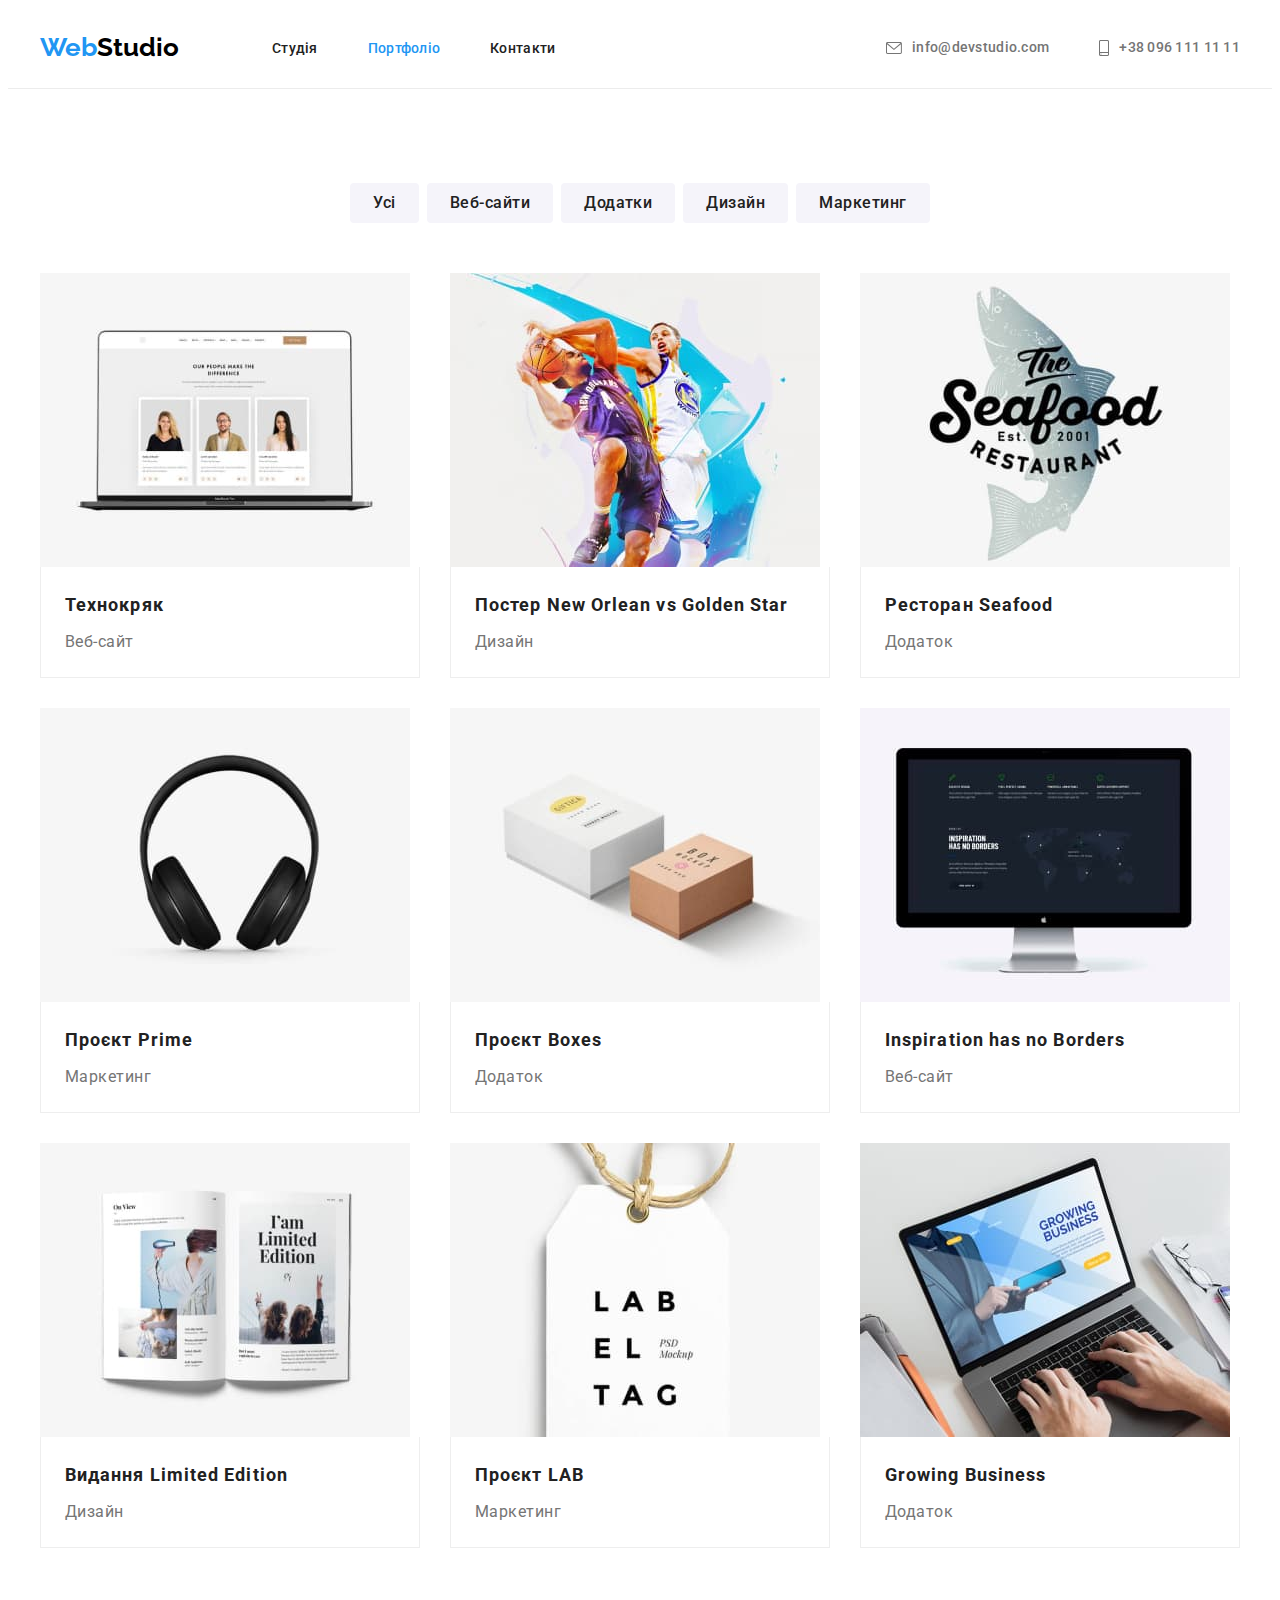
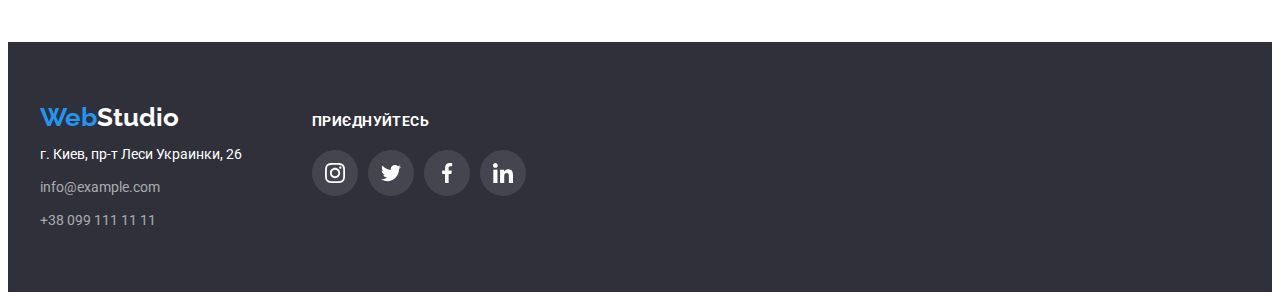
==== portfolio.html @ ba96c540 "Initial commit" ====
<!DOCTYPE html>
<html lang="uk">

<head>
    <meta charset="UTF-8">
    <meta http-equiv="X-UA-Compatible" content="IE=edge">
    <meta name="viewport" content="width=device-width, initial-scale=1.0">
    <title>Портфоліо</title>
    <link rel="stylesheet" href="https://cdnjs.cloudflare.com/ajax/libs/modern-normalize/1.1.0/modern-normalize.min.css" integrity="sha512-wpPYUAdjBVSE4KJnH1VR1HeZfpl1ub8YT/NKx4PuQ5NmX2tKuGu6U/JRp5y+Y8XG2tV+wKQpNHVUX03MfMFn9Q==" crossorigin="anonymous" referrerpolicy="no-referrer" />
    <link rel="preconnect" href="https://fonts.googleapis.com">
    <link rel="preconnect" href="https://fonts.gstatic.com" crossorigin>
    <link href="https://fonts.googleapis.com/css2?family=Raleway:wght@700&family=Roboto:wght@400;500;700;900&display=swap" rel="stylesheet">
    <link rel="stylesheet" href="./css/styles.css">
</head>
<body>
    <!-- header -->
    <header class="top-header">
      <div class="container header-container">
        <nav class="site-nav">
          <a href="./index.html" class="logo"
            ><span class="logo-forepart">Web</span>Studio</a
          >
          <ul class="site-nav-list">
            <li class="site-nav-item">
              <a class="site-nav-link" href="./index.html">Студія</a>
            </li>
            <li class="site-nav-item">
              <a class="site-nav-link current" href="./portfolio.html"
                >Портфоліо</a
              >
            </li>
            <li class="site-nav-item">
              <a class="site-nav-link" href="">Контакти</a>
            </li>
          </ul>
        </nav>
        <ul class="contacts-list">
          <li class="contacts-item">
            <a class="contacts-link link" href="mailto:info@devstudio.com"
              ><svg class="icon-mail" width="16" height="12">
                <use href="./images/sprite.svg#icon-envelope"></use>
              </svg>
              info@devstudio.com</a
            >
          </li>
          <li class="contacts-item">
            <a class="contacts-link link" href="tel:+380961111111"
              ><svg class="icon-tel" width="10" height="16">
                <use href="./images/sprite.svg#icon-smartphone"></use>
              </svg>
              +38 096 111 11 11</a
            >
          </li>
        </ul>
      </div>
    </header>

    <main>
      <section class="portfolio-section">
        <div class="container">
            <!-- portfolio filters -->
          <ul class="portfolio-filters-list">
            <li class="portfolio-filters-item">
              <button class="portfolio-filters-btn" type="button">Усі</button>
            </li>
            <li class="portfolio-filters-item">
              <button class="portfolio-filters-btn" type="button">
                Веб-сайти
              </button>
            </li>
            <li class="portfolio-filters-item">
              <button class="portfolio-filters-btn" type="button">
                Додатки
              </button>
            </li>
            <li class="portfolio-filters-item">
              <button class="portfolio-filters-btn" type="button">
                Дизайн
              </button>
            </li>
            <li class="portfolio-filters-item">
              <button class="portfolio-filters-btn" type="button">
                Маркетинг
              </button>
            </li>
          </ul>

          <!--projects -->
          <ul class="portfolio-project-list">
            <li class="portfolio-project-item">
              <a href="" class="portfolio-project-link"
                ><img
                  src="./images/techno-kryak.jpg"
                  alt="Страница веб-сайта Технокряк"
                  width="370"
                  height="294"
                />
                <div class="portfolio-project-card">
                  <h3 class="portfolio-project-title">Технокряк</h3>
                  <p class="portfolio-project-description">Веб-сайт</p>
                </div>
              </a>
            </li>
            <li class="portfolio-project-item">
              <a href="" class="portfolio-project-link"
                ><img
                  src="./images/poster-basketball.jpg"
                  alt="Постер New Orlean vs Golden Star"
                  width="370"
                  height="294"
                />
                <div class="portfolio-project-card">
                  <h3 class="portfolio-project-title">
                    Постер New Orlean vs Golden Star
                  </h3>
                  <p class="portfolio-project-description">Дизайн</p>
                </div>
              </a>
            </li>
            <li class="portfolio-project-item">
              <a href="" class="portfolio-project-link"
                ><img
                  src="./images/seafood-restaurant.jpg"
                  alt="Логотип приложения ресторана Seafood"
                  width="370"
                  height="294"
                />
                <div class="portfolio-project-card">
                  <h3 class="portfolio-project-title">Ресторан Seafood</h3>
                  <p class="portfolio-project-description">Додаток</p>
                </div>
              </a>
            </li>
            <li class="portfolio-project-item">
              <a href="" class="portfolio-project-link"
                ><img
                  src="./images/prime-project.jpg"
                  alt="Наушники"
                  width="370"
                  height="294"
                />
                <div class="portfolio-project-card">
                  <h3 class="portfolio-project-title">Проєкт Prime</h3>
                  <p class="portfolio-project-description">Маркетинг</p>
                </div>
              </a>
            </li>
            <li class="portfolio-project-item">
              <a href="" class="portfolio-project-link"
                ><img
                  src="./images/boxes-project.jpg"
                  alt="Приложение для проекта Boxes"
                  width="370"
                  height="294"
                />
                <div class="portfolio-project-card">
                  <h3 class="portfolio-project-title">Проєкт Boxes</h3>
                  <p class="portfolio-project-description">Додаток</p>
                </div>
              </a>
            </li>
            <li class="portfolio-project-item">
              <a href="" class="portfolio-project-link"
                ><img
                  src="./images/inspiration.jpg"
                  alt="Веб-сайт Inspiration has no Borders"
                  width="370"
                  height="294"
                />
                <div class="portfolio-project-card">
                  <h3 class="portfolio-project-title">
                    Inspiration has no Borders
                  </h3>
                  <p class="portfolio-project-description">Веб-сайт</p>
                </div>
              </a>
            </li>
            <li class="portfolio-project-item">
              <a href="" class="portfolio-project-link"
                ><img
                  src="./images/limited-edition.jpg"
                  alt="Дизайн страницы журнала"
                  width="370"
                  height="294"
                />
                <div class="portfolio-project-card">
                  <h3 class="portfolio-project-title">Видання Limited Edition</h3>
                  <p class="portfolio-project-description">Дизайн</p>
                </div>
              </a>
            </li>
            <li class="portfolio-project-item">
              <a href="" class="portfolio-project-link"
                ><img
                  src="./images/lab-project.jpg"
                  alt="Проект LAB"
                  width="370"
                  height="294"
                />
                <div class="portfolio-project-card">
                  <h3 class="portfolio-project-title">Проєкт LAB</h3>
                  <p class="portfolio-project-description">Маркетинг</p>
                </div>
              </a>
            </li>
            <li class="portfolio-project-item">
              <a href="" class="portfolio-project-link"
                ><img
                  src="./images/growing-business.jpg"
                  alt="Приложение Growing Business"
                  width="370"
                  height="294"
                />
                <div class="portfolio-project-card">
                  <h3 class="portfolio-project-title">Growing Business</h3>
                  <p class="portfolio-project-description">Додаток</p>
                </div>
              </a>
            </li>
          </ul>
        </div>
      </section>
    </main>
    <!-- footer -->
    <footer class="footer">
      <div class="footer-container container">
        <div class="footer-contacts">
          <a href="./index.html" class="logo"
            ><span class="logo-forepart">Web</span>Studio</a
          >
          <address class="studio-address">
            <ul class="footer-contacts-list list">
              <li class="footer-contacts-item">
                <a
                  href="https://goo.gl/maps/VdQWWz9B43m97snR7"
                  target="_blank"
                  rel="noreferrer noopener"
                  class="footer-contact-address"
                  >г. Киев, пр-т Леси Украинки, 26</a
                >
              </li>
              <li class="footer-contacts-item">
                <a href="mailto:info@example.com" class="footer-contact-mail"
                  >info@example.com</a
                >
              </li>
              <li class="footer-contacts-item">
                <a href="tel:+380991111111" class="footer-contact-tel"
                  >+38 099 111 11 11</a
                >
              </li>
            </ul>
          </address>
        </div>

        <!-- footer-social -->
        <div class="footer-social">
          <p class="footer-social-title">приєднуйтесь</p>
          <ul class="footer-social-list">
            <li class="footer-social-item">
              <a class="footer-social-link" href="">
                <svg class="footer-social-icon" width="20" height="20">
                  <use href="./images/sprite.svg#icon-instagram"></use>
                </svg>
              </a>
            </li>
            <li class="footer-social-item">
              <a class="footer-social-link" href="">
                <svg class="footer-social-icon" width="20" height="20">
                  <use href="./images/sprite.svg#icon-twitter"></use>
                </svg>
              </a>
            </li>
            <li class="footer-social-item">
              <a class="footer-social-link" href="">
                <svg class="footer-social-icon" width="20" height="20">
                  <use href="./images/sprite.svg#icon-facebook"></use>
                </svg>
              </a>
            </li>
            <li class="footer-social-item">
              <a class="footer-social-link" href="">
                <svg class="footer-social-icon" width="20" height="20">
                  <use href="./images/sprite.svg#icon-linkedin"></use>
                </svg>
              </a>
            </li>
          </ul>
        </div>
      </div>
    </footer>
  </body>

</html>
---- css/styles.css ----
:root {
  --accent-color: #2196f3;
  --accent-color2: #757575;
  --accent-color3: #ffffff;
  --icon-fill: #afb1b8;
  --main-font: "Roboto", sans-serif;
  --secondary-font: Raleway, sans-serif;
  --accent-bg-color: #2f303a;
}

html {
  box-sizing: border-box;
}

h1,
h2,
h3,
p {
  margin-bottom: 0;
  margin-top: 0;
}

ul,
ol {
  margin-top: 0;
  margin-bottom: 0;
  padding-left: 0;
  list-style: none;
}

img {
  display: block;
}

.link {
  text-decoration: none;
}

body {
  font-family: var(--main-font);
}

.container {
  width: 1200px;
  margin-left: auto;
  margin-right: auto;
  padding-left: 15px;
  padding-right: 15px;
}



/* Header */

.top-header {
  padding-top: 24px;
  padding-bottom: 25px;
  background-color: var(--accent-color3);
  border-bottom: 1px solid #ececec;
}

.header-container {
  display: flex;
}

.site-nav {
  display: flex;
  align-items: center;
}

.site-nav-list {
  display: flex;
  align-items: center;
}

.site-nav-item:not(:last-child) {
  margin-right: 50px;
}

.site-nav-link {
  font-weight: 500;
  font-size: 14px;
  line-height: 1.14;
  letter-spacing: 0.02em;
  color: #212121;
  text-decoration: none;
}

.site-nav-link:hover,
.site-nav-link:focus {
  color: var(--accent-color);
}

.site-nav-link.current {
  color: var(--accent-color);
}



/* Contacts */

.contacts-list {
  display: flex;
  align-items: center;
  margin-left: auto;
}

.contacts-item:not(:last-child) {
  margin-right: 50px;
}

.contacts-link {
  font-weight: 500;
  font-size: 14px;
  line-height: 1.14;
  letter-spacing: 0.02em;
  color: var(--accent-color2);

  display: flex;
  justify-content: center;
  align-items: center;
}

.contacts-link:hover,
.contacts-link:focus {
  color: var(--accent-color);
}

.icon-mail {
  margin-right: 10px;
  fill: var(--accent-color2);
}

.contacts-link:hover .icon-mail,
.contacts-link:focus .icon-mail {
  fill: var(--accent-color);
}

.icon-tel {
  margin-right: 10px;
  fill: var(--accent-color2);
}

.contacts-link:hover .icon-tel,
.contacts-link:focus .icon-tel {
  fill: var(--accent-color);
}



/* Hero */

.hero-section {
  background-image: linear-gradient(
      rgba(47, 48, 58, 0.4),
      rgba(47, 48, 58, 0.4)
    ),
    url(../images/bg-img.jpg);
  background-repeat: no-repeat;
  background-size: cover;
  max-width: 1600px;
  background-color: var(--accent-bg-color);
  padding-top: 200px;
  padding-bottom: 200px;
  margin: 0 auto;
}

.hero-title {
  font-weight: 900;
  font-size: 44px;
  line-height: 1.36;
  text-align: center;
  letter-spacing: 0.06em;
  text-transform: uppercase;
  color: var(--accent-color3);

  max-width: 696px;
  margin-left: auto;
  margin-right: auto;
  margin-bottom: 30px;
}

.hero-btn {
  background-color: var(--accent-color);
  cursor: pointer;
  font-family: var(--main-font);
  font-weight: 700;
  font-size: 16px;
  line-height: 1.87;
  display: flex;
  align-items: center;
  text-align: center;
  letter-spacing: 0.06em;
  color: var(--accent-color3);

  margin-left: auto;
  margin-right: auto;
  min-width: 216px;
  min-height: 50px;
  border: none;
  border-radius: 5px;
  padding: 10px 32px;
}

.hero-btn:hover,
.hero-btn:focus {
  background-color: #188ce8;
}


/* Features */

.features-section {
  padding-top: 94px;
  padding-bottom: 94px;
  background-color: var(--accent-color3);
}

.features-list {
  display: flex;
}

.features-item {
  flex-basis: calc((100% - 90px) / 4);
}

.features-item:not(:last-child) {
  margin-right: 30px;
}

.features-item-icon-container {
  display: flex;
  justify-content: center;
  align-items: center;
  margin-bottom: 30px;
  width: 270px;
  height: 120px;
  background-color: #f5f4fa;
  border-radius: 4px;
}

.features-title {
  font-weight: 700;
  font-size: 14px;
  line-height: 1.14;
  letter-spacing: 0.03em;
  text-transform: uppercase;
  color: #212121;
  margin-bottom: 10px;
}

.features-desc {
  font-weight: 400;
  font-size: 14px;
  line-height: 1.71;
  letter-spacing: 0.03em;
  color: var(--accent-color2);
}


.section-title {
  font-weight: 700;
  font-size: 36px;
  line-height: 1.17;
  text-align: center;
  letter-spacing: 0.03em;
  color: #212121;
  margin-bottom: 50px;
}


/* Work */
.work-section {
  padding-bottom: 94px;
  background-color: var(--accent-color3);
}

.work-list {
  display: flex;
  justify-content: space-between;
}


/* Team */

.team-section {
  padding-top: 94px;
  padding-bottom: 94px;
  background-color: #f5f4fa;
}

.team-list {
  display: flex;
  justify-content: space-between;
} 

.team-item {
  background-color: var(--accent-color3);
  margin-top: 30px;
  margin-left: 30px;
  flex-basis: calc((100% - 120px) / 4);
  background: #ffffff;

  box-shadow: 0px 1px 3px rgba(0, 0, 0, 0.12), 0px 1px 1px rgba(0, 0, 0, 0.14),
    0px 2px 1px rgba(0, 0, 0, 0.2);
  border-radius: 0px 0px 4px 4px;
}

.team-card {
  padding-left: 10px;
  padding-right: 10px;
  padding-top: 30px;
  padding-bottom: 30px;
}

.team-card-title {
  font-weight: 500;
  font-size: 16px;
  line-height: 1.87;
  text-align: center;
  letter-spacing: 0.03em;
  color: #212121;
  margin-bottom: 10px;
}

.team-card-desc {
  font-weight: 400;
  font-size: 16px;
  line-height: 1.87;
  text-align: center;
  letter-spacing: 0.03em;
  color: var(--accent-color2);
}

.team-social-list {
  display: flex;
  justify-content: center;
  align-items: center;
}

.team-social-item:not(:last-child) {
  margin-right: 10px;
}

.team-social-link {
  margin-top: 16px;
  display: flex;
  align-items: center;
  justify-content: center;
  width: 44px;
  height: 44px;
  border-radius: 50%;
  border: 1px solid transparent;
  cursor: pointer;
}

.team-social-link:hover,
.team-social-link:focus {
  background-color: var(--accent-color);
}

.team-social-icon {
  fill: var(--icon-fill);
}

.team-social-link:hover .team-social-icon,
.team-social-link:focus .team-social-icon {
  fill: var(--accent-color3);
}



/* clients */

.clients-section {
  padding-top: 94px;
  padding-bottom: 94px;
}

.clients-list {
  display: flex;
}

.clients-item {
  width: 170px;
  height: 92px;
}

.clients-item:not(:last-child) {
  margin-right: 30px;
}

.clients-link {
  width: 100%;
  height: 100%;
  display: flex;
  justify-content: center;
  align-items: center;
  border: 1px solid var(--icon-fill);
  border-radius: 4px;
}

.clients-link:hover,
.clients-link:focus {
  border: 1px solid var(--accent-color);
}

.clients-icon {
  fill: var(--icon-fill);
}

.clients-link:hover .clients-icon,
.clients-link:focus .clients-icon {
  fill: var(--accent-color);
}


/* Footer */

.footer {
  padding-top: 60px;
  padding-bottom: 60px;
  background-color: var(--accent-bg-color);
}

.footer-container {
  display: flex;
  align-items: baseline;
}

.footer-contacts {
  margin-right: 70px;
}

.footer-contacts-item:not(:last-child) {
  margin-bottom: 9px;
}

.studio-address {
  font-style: inherit;
}

.footer-contact-address {
  font-style: inherit;
  font-size: 14px;
  line-height: 1.7;
  text-decoration: none;
  color: var(--accent-color3);
}

.footer-contact-mail,
.footer-contact-tel {
  font-style: inherit;
  font-size: 14px;
  line-height: 1.7;
  text-decoration: none;
  color: rgba(255, 255, 255, 0.6);
}

.footer-contact-address:hover,
.footer-contact-address:focus {
  color: var(--accent-color);
}

.footer-contact-mail:hover,
.footer-contact-mail:focus {
  color: var(--accent-color);
}

.footer-contact-tel:hover,
.footer-contact-tel:focus {
  color: var(--accent-color);
}
.footer-social-title {
  font-weight: 700;
  font-size: 14px;
  line-height: 1.14;
  letter-spacing: 0.03em;
  text-transform: uppercase;
  color: var(--accent-color3);
  margin-bottom: 20px;
}
.footer-social-list {
  display: flex;
  align-items: center;
}
.footer-social-link {
  display: flex;
  align-items: center;
  justify-content: center;
  width: 44px;
  height: 44px;
  border-radius: 50%;
  border: 1px solid transparent;
  cursor: pointer;
  background-color: rgba(255, 255, 255, 0.1);
}
.footer-social-item:not(:last-child) {
  margin-right: 10px;
}
.footer-social-link:hover,
.footer-social-link:focus {
  background-color: var(--accent-color);
}
.footer-social-icon {
  fill: var(--accent-color3);
}

.logo {
  margin-right: 93px;

  font-family: var(--secondary-font);
  font-weight: 700;
  font-size: 26px;
  line-height: 1.2;
  text-decoration: none;
}

.logo-forepart {
  color: var(--accent-color);
}

.top-header .logo {
  color: #000000;
}

.footer .logo {
  display: inline-block;
  margin-right: 0;
  margin-bottom: 10px;
  color: var(--accent-color3);
}

.portfolio-section {
  padding-top: 94px;
  padding-bottom: 94px;
}

.portfolio-filters-list {
  display: flex;
  justify-content: center;
  margin-bottom: 50px;
}

.portfolio-filters-item:not(:last-child) {
  margin-right: 8px;
}

.portfolio-filters-btn {
  cursor: pointer;
  font-family: var(--main-font);
  font-weight: 500;
  font-size: 16px;
  line-height: 1.62;
  text-align: center;
  letter-spacing: 0.03em;
  color: #212121;
  background: #f5f4fa;
  border: 1px solid transparent;
  border-radius: 4px;
  padding: 6px 22px;
}

.portfolio-filters-btn:hover,
.portfolio-filters-btn:focus {
  background-color: var(--accent-color);
  color: var(--accent-color3);
  box-shadow: 0px 3px 1px rgba(0, 0, 0, 0.1), 0px 1px 2px rgba(0, 0, 0, 0.08),
    0px 2px 2px rgba(0, 0, 0, 0.12);
  border-radius: 4px;
}

.portfolio-project-list {
  display: flex;
  flex-wrap: wrap;
  margin-left: -30px;
  margin-top: -30px;
}

.portfolio-project-item {
  margin-left: 30px;
  margin-top: 30px;
  flex-basis: calc((100% - 90px) / 3);
}

.portfolio-project-card {
  padding-left: 24px;
  padding-right: 24px;
  padding-bottom: 20px;
  padding-top: 20px;
  border-left: 1px solid #eeeeee;
  border-right: 1px solid #eeeeee;
  border-bottom: 1px solid #eeeeee;
}

.portfolio-project-title {
  font-weight: 700;
  font-size: 18px;
  line-height: 2;
  letter-spacing: 0.06em;
  color: #212121;
  margin-bottom: 4px;
}

.portfolio-project-description {
  font-weight: 400;
  font-size: 16px;
  line-height: 1.87;
  letter-spacing: 0.03em;
  color: var(--accent-color2);
}
.portfolio-project-link {
  display: block;
  text-decoration: none;
}
.portfolio-project-link:hover,
.portfolio-project-link:focus {
  box-shadow: 0px 1px 1px rgba(0, 0, 0, 0.12), 0px 4px 4px rgba(0, 0, 0, 0.06),
    1px 4px 6px rgba(0, 0, 0, 0.16);
}
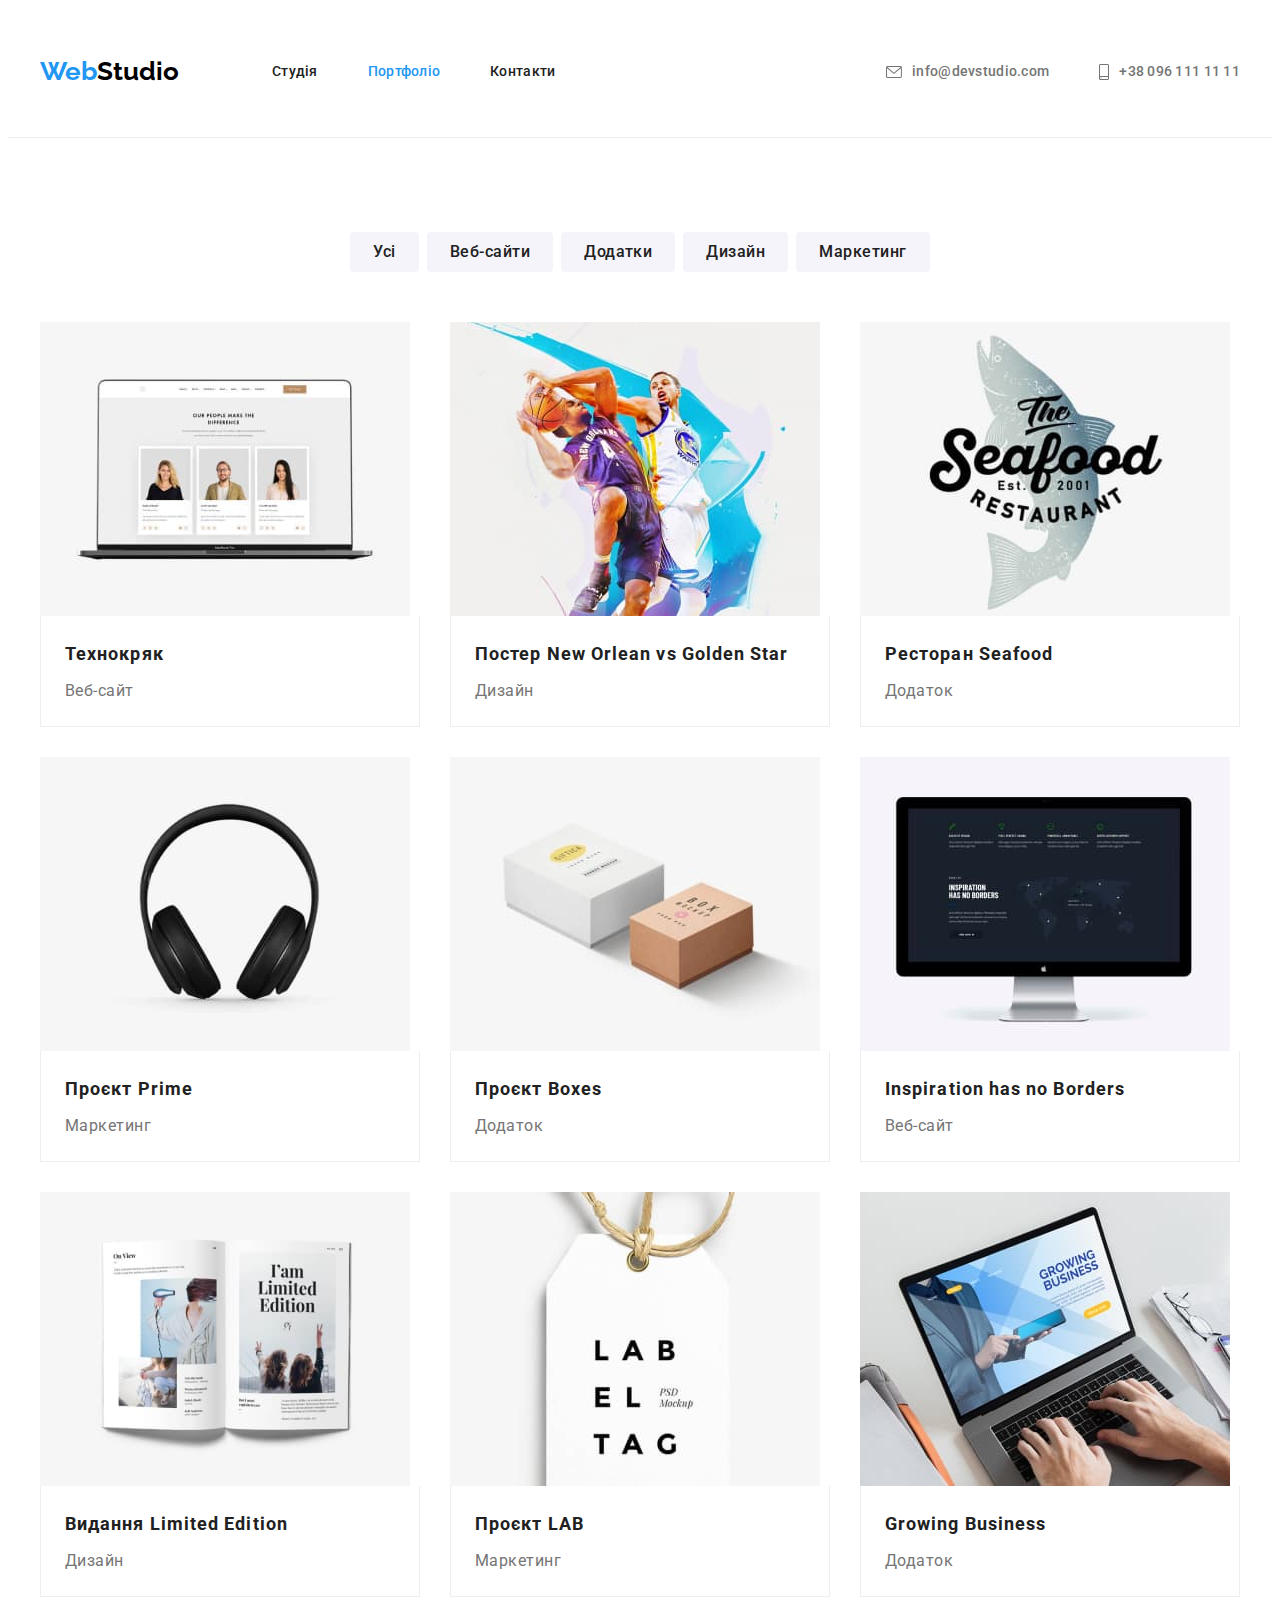
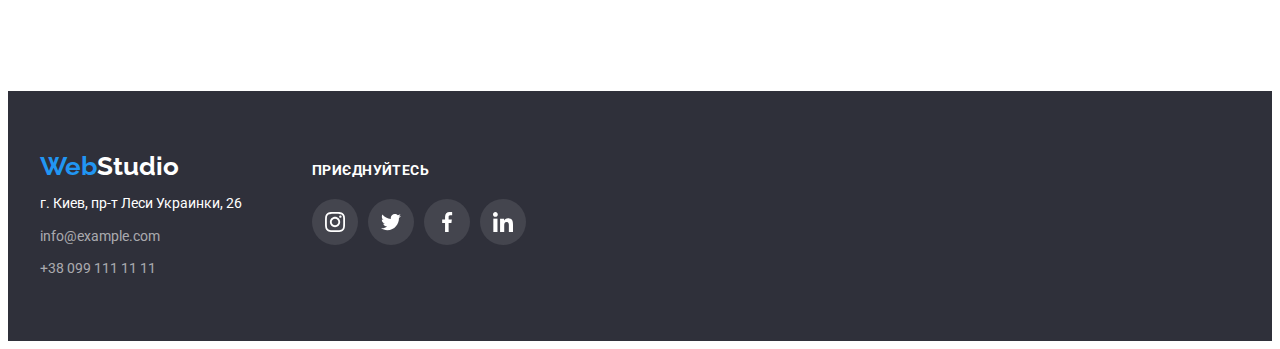
==== commit a3e39678: "goit-markup-hw-05" ====
--- a/portfolio.html
+++ b/portfolio.html
@@ -30,7 +30,7 @@
               >
             </li>
             <li class="site-nav-item">
-              <a class="site-nav-link" href="">Контакти</a>
+              <a class="site-nav-link" href="#footerContacts">Контакти</a>
             </li>
           </ul>
         </nav>
@@ -85,16 +85,27 @@
             </li>
           </ul>
 
-          <!--projects -->
+          <!--Projects -->
           <ul class="portfolio-project-list">
             <li class="portfolio-project-item">
               <a href="" class="portfolio-project-link"
-                ><img
+                >
+                <div class="portfolio-project-img-container">
+                <img
                   src="./images/techno-kryak.jpg"
                   alt="Страница веб-сайта Технокряк"
                   width="370"
                   height="294"
                 />
+                <div class="portfolio-project-overlay">
+                  <p class="portfolio-project-overlay-description">
+                    Ресурс пропонує комплексні пропозиції з різним рівнем
+                    функціоналу та сервісів. Все це дозволить відвідувачу
+                    отримати вичерпні відомості про компанію чи приватну
+                    особу.
+                  </p>
+                </div>
+              </div>
                 <div class="portfolio-project-card">
                   <h3 class="portfolio-project-title">Технокряк</h3>
                   <p class="portfolio-project-description">Веб-сайт</p>
@@ -103,12 +114,23 @@
             </li>
             <li class="portfolio-project-item">
               <a href="" class="portfolio-project-link"
-                ><img
+                >
+                <div class="portfolio-project-img-container">
+                <img
                   src="./images/poster-basketball.jpg"
                   alt="Постер New Orlean vs Golden Star"
                   width="370"
                   height="294"
                 />
+                <div class="portfolio-project-overlay">
+                  <p class="portfolio-project-overlay-description">
+                    Ресурс пропонує комплексні пропозиції з різним рівнем
+                    функціоналу та сервісів. Все це дозволить відвідувачу
+                    отримати вичерпні відомості про компанію чи приватну
+                    особу.
+                  </p>
+                </div>
+              </div>
                 <div class="portfolio-project-card">
                   <h3 class="portfolio-project-title">
                     Постер New Orlean vs Golden Star
@@ -119,12 +141,23 @@
             </li>
             <li class="portfolio-project-item">
               <a href="" class="portfolio-project-link"
-                ><img
+                >
+                <div class="portfolio-project-img-container">
+                <img
                   src="./images/seafood-restaurant.jpg"
                   alt="Логотип приложения ресторана Seafood"
                   width="370"
                   height="294"
                 />
+                <div class="portfolio-project-overlay">
+                  <p class="portfolio-project-overlay-description">
+                    Ресурс пропонує комплексні пропозиції з різним рівнем
+                    функціоналу та сервісів. Все це дозволить відвідувачу
+                    отримати вичерпні відомості про компанію чи приватну
+                    особу.
+                  </p>
+                </div>
+              </div>
                 <div class="portfolio-project-card">
                   <h3 class="portfolio-project-title">Ресторан Seafood</h3>
                   <p class="portfolio-project-description">Додаток</p>
@@ -133,12 +166,23 @@
             </li>
             <li class="portfolio-project-item">
               <a href="" class="portfolio-project-link"
-                ><img
+                >
+                <div class="portfolio-project-img-container">
+                <img
                   src="./images/prime-project.jpg"
                   alt="Наушники"
                   width="370"
                   height="294"
                 />
+                <div class="portfolio-project-overlay">
+                  <p class="portfolio-project-overlay-description">
+                    Ресурс пропонує комплексні пропозиції з різним рівнем
+                    функціоналу та сервісів. Все це дозволить відвідувачу
+                    отримати вичерпні відомості про компанію чи приватну
+                    особу.
+                  </p>
+                </div>
+              </div>
                 <div class="portfolio-project-card">
                   <h3 class="portfolio-project-title">Проєкт Prime</h3>
                   <p class="portfolio-project-description">Маркетинг</p>
@@ -147,12 +191,23 @@
             </li>
             <li class="portfolio-project-item">
               <a href="" class="portfolio-project-link"
-                ><img
+                >
+                <div class="portfolio-project-img-container">
+                <img
                   src="./images/boxes-project.jpg"
                   alt="Приложение для проекта Boxes"
                   width="370"
                   height="294"
                 />
+                <div class="portfolio-project-overlay">
+                  <p class="portfolio-project-overlay-description">
+                    Ресурс пропонує комплексні пропозиції з різним рівнем
+                    функціоналу та сервісів. Все це дозволить відвідувачу
+                    отримати вичерпні відомості про компанію чи приватну
+                    особу.
+                  </p>
+                </div>
+              </div>
                 <div class="portfolio-project-card">
                   <h3 class="portfolio-project-title">Проєкт Boxes</h3>
                   <p class="portfolio-project-description">Додаток</p>
@@ -161,12 +216,23 @@
             </li>
             <li class="portfolio-project-item">
               <a href="" class="portfolio-project-link"
-                ><img
+                >
+                <div class="portfolio-project-img-container">
+                <img
                   src="./images/inspiration.jpg"
                   alt="Веб-сайт Inspiration has no Borders"
                   width="370"
                   height="294"
                 />
+                <div class="portfolio-project-overlay">
+                  <p class="portfolio-project-overlay-description">
+                    Ресурс пропонує комплексні пропозиції з різним рівнем
+                    функціоналу та сервісів. Все це дозволить відвідувачу
+                    отримати вичерпні відомості про компанію чи приватну
+                    особу.
+                  </p>
+                </div>
+              </div>
                 <div class="portfolio-project-card">
                   <h3 class="portfolio-project-title">
                     Inspiration has no Borders
@@ -177,12 +243,23 @@
             </li>
             <li class="portfolio-project-item">
               <a href="" class="portfolio-project-link"
-                ><img
+                >
+                <div class="portfolio-project-img-container">
+                <img
                   src="./images/limited-edition.jpg"
                   alt="Дизайн страницы журнала"
                   width="370"
                   height="294"
                 />
+                <div class="portfolio-project-overlay">
+                  <p class="portfolio-project-overlay-description">
+                    Ресурс пропонує комплексні пропозиції з різним рівнем
+                    функціоналу та сервісів. Все це дозволить відвідувачу
+                    отримати вичерпні відомості про компанію чи приватну
+                    особу.
+                  </p>
+                </div>
+              </div>
                 <div class="portfolio-project-card">
                   <h3 class="portfolio-project-title">Видання Limited Edition</h3>
                   <p class="portfolio-project-description">Дизайн</p>
@@ -191,12 +268,23 @@
             </li>
             <li class="portfolio-project-item">
               <a href="" class="portfolio-project-link"
-                ><img
+                >
+                <div class="portfolio-project-img-container">
+                <img
                   src="./images/lab-project.jpg"
                   alt="Проект LAB"
                   width="370"
                   height="294"
                 />
+                <div class="portfolio-project-overlay">
+                  <p class="portfolio-project-overlay-description">
+                    Ресурс пропонує комплексні пропозиції з різним рівнем
+                    функціоналу та сервісів. Все це дозволить відвідувачу
+                    отримати вичерпні відомості про компанію чи приватну
+                    особу.
+                  </p>
+                </div>
+              </div>
                 <div class="portfolio-project-card">
                   <h3 class="portfolio-project-title">Проєкт LAB</h3>
                   <p class="portfolio-project-description">Маркетинг</p>
@@ -205,12 +293,23 @@
             </li>
             <li class="portfolio-project-item">
               <a href="" class="portfolio-project-link"
-                ><img
+                >
+                <div class="portfolio-project-img-container">
+                <img
                   src="./images/growing-business.jpg"
                   alt="Приложение Growing Business"
                   width="370"
                   height="294"
                 />
+                <div class="portfolio-project-overlay">
+                  <p class="portfolio-project-overlay-description">
+                    Ресурс пропонує комплексні пропозиції з різним рівнем
+                    функціоналу та сервісів. Все це дозволить відвідувачу
+                    отримати вичерпні відомості про компанію чи приватну
+                    особу.
+                  </p>
+                </div>
+              </div>
                 <div class="portfolio-project-card">
                   <h3 class="portfolio-project-title">Growing Business</h3>
                   <p class="portfolio-project-description">Додаток</p>
--- a/css/styles.css
+++ b/css/styles.css
@@ -6,6 +6,12 @@
   --main-font: "Roboto", sans-serif;
   --secondary-font: Raleway, sans-serif;
   --accent-bg-color: #2f303a;
+  --transition: cubic-bezier(0.4, 0, 0.2, 1);
+}
+
+*::before,
+*::after {
+  box-sizing: inherit;
 }
 
 html {
@@ -78,12 +84,17 @@
 }
 
 .site-nav-link {
+  position: relative;
   font-weight: 500;
   font-size: 14px;
   line-height: 1.14;
   letter-spacing: 0.02em;
   color: #212121;
   text-decoration: none;
+  display: block;
+  padding-top: 32px;
+  padding-bottom: 32px;
+  transition: color 250ms var(--transition);
 }
 
 .site-nav-link:hover,
@@ -95,7 +106,17 @@
   color: var(--accent-color);
 }
 
-
+site-nav-link.current::after {
+  content: "";
+  position: absolute;
+  display: block;
+  left: 0;
+  bottom: 0;
+  width: 100%;
+  height: 4px;
+  border-radius: 2px;
+  background-color: var(--accent-color);
+}
 
 /* Contacts */
 
@@ -115,10 +136,10 @@
   line-height: 1.14;
   letter-spacing: 0.02em;
   color: var(--accent-color2);
-
-  display: flex;
-  justify-content: center;
-  align-items: center;
+  display: flex;
+  justify-content: center;
+  align-items: center;
+  transition: color 250ms var(--transition);
 }
 
 .contacts-link:hover,
@@ -129,6 +150,7 @@
 .icon-mail {
   margin-right: 10px;
   fill: var(--accent-color2);
+  transition: fill 250ms var(--transition);
 }
 
 .contacts-link:hover .icon-mail,
@@ -139,6 +161,7 @@
 .icon-tel {
   margin-right: 10px;
   fill: var(--accent-color2);
+  transition: fill 250ms var(--transition);
 }
 
 .contacts-link:hover .icon-tel,
@@ -173,7 +196,6 @@
   letter-spacing: 0.06em;
   text-transform: uppercase;
   color: var(--accent-color3);
-
   max-width: 696px;
   margin-left: auto;
   margin-right: auto;
@@ -192,7 +214,6 @@
   text-align: center;
   letter-spacing: 0.06em;
   color: var(--accent-color3);
-
   margin-left: auto;
   margin-right: auto;
   min-width: 216px;
@@ -200,6 +221,8 @@
   border: none;
   border-radius: 5px;
   padding: 10px 32px;
+  transition: background-color 250ms var(--transition);
+
 }
 
 .hero-btn:hover,
@@ -280,6 +303,30 @@
   justify-content: space-between;
 }
 
+.work-item {
+  position: relative;
+}
+
+.work-overlay {
+  position: absolute;
+  bottom: 0;
+  width: 100%;
+  min-height: 70px;
+  background: rgba(47, 48, 58, 0.8);
+  display: flex;
+  justify-content: center;
+  align-items: center;
+}
+
+.work-overlay-title {
+  font-weight: 700;
+  font-size: 14px;
+  line-height: 1.14;
+  text-align: center;
+  letter-spacing: 0.03em;
+  text-transform: uppercase;
+  color: var(--accent-color3);
+  }
 
 /* Team */
 
@@ -299,7 +346,7 @@
   margin-top: 30px;
   margin-left: 30px;
   flex-basis: calc((100% - 120px) / 4);
-  background: #ffffff;
+  background: var(--accent-color3);
 
   box-shadow: 0px 1px 3px rgba(0, 0, 0, 0.12), 0px 1px 1px rgba(0, 0, 0, 0.14),
     0px 2px 1px rgba(0, 0, 0, 0.2);
@@ -316,7 +363,7 @@
 .team-card-title {
   font-weight: 500;
   font-size: 16px;
-  line-height: 1.87;
+  line-height: 1.19;
   text-align: center;
   letter-spacing: 0.03em;
   color: #212121;
@@ -352,6 +399,7 @@
   border-radius: 50%;
   border: 1px solid transparent;
   cursor: pointer;
+  transition: background-color 250ms var(--transition);
 }
 
 .team-social-link:hover,
@@ -361,6 +409,7 @@
 
 .team-social-icon {
   fill: var(--icon-fill);
+  transition: fill 250ms var(--transition);
 }
 
 .team-social-link:hover .team-social-icon,
@@ -398,6 +447,7 @@
   align-items: center;
   border: 1px solid var(--icon-fill);
   border-radius: 4px;
+  transition: 250ms border var(--transition);
 }
 
 .clients-link:hover,
@@ -407,6 +457,8 @@
 
 .clients-icon {
   fill: var(--icon-fill);
+  transition: fill 250ms var(--transition);
+
 }
 
 .clients-link:hover .clients-icon,
@@ -446,6 +498,12 @@
   line-height: 1.7;
   text-decoration: none;
   color: var(--accent-color3);
+  transition: color 250ms var(--transition);
+}
+
+.footer-contact-address:hover,
+.footer-contact-address:focus {
+  color: var(--accent-color);
 }
 
 .footer-contact-mail,
@@ -455,11 +513,7 @@
   line-height: 1.7;
   text-decoration: none;
   color: rgba(255, 255, 255, 0.6);
-}
-
-.footer-contact-address:hover,
-.footer-contact-address:focus {
-  color: var(--accent-color);
+  transition: color 250ms var(--transition);
 }
 
 .footer-contact-mail:hover,
@@ -471,6 +525,7 @@
 .footer-contact-tel:focus {
   color: var(--accent-color);
 }
+
 .footer-social-title {
   font-weight: 700;
   font-size: 14px;
@@ -480,10 +535,12 @@
   color: var(--accent-color3);
   margin-bottom: 20px;
 }
+
 .footer-social-list {
   display: flex;
   align-items: center;
 }
+
 .footer-social-link {
   display: flex;
   align-items: center;
@@ -494,14 +551,18 @@
   border: 1px solid transparent;
   cursor: pointer;
   background-color: rgba(255, 255, 255, 0.1);
-}
+  transition: background-color 250ms var(--transition);
+}
+
 .footer-social-item:not(:last-child) {
   margin-right: 10px;
 }
+
 .footer-social-link:hover,
 .footer-social-link:focus {
   background-color: var(--accent-color);
 }
+
 .footer-social-icon {
   fill: var(--accent-color3);
 }
@@ -529,6 +590,56 @@
   margin-right: 0;
   margin-bottom: 10px;
   color: var(--accent-color3);
+}
+
+
+/* backdrop */
+
+
+.backdrop {
+  position: fixed;
+  top: 0;
+  left: 0;
+  width: 100%;
+  height: 100%;
+  background-color: rgba(0, 0, 0, 0.2);
+  transition: opacity 250ms var(--transition),
+  visibility 250ms var(--transition);
+}
+
+.backdrop.is-hidden {
+  opacity: 0;
+  visibility: hidden;
+  pointer-events: none;
+}
+
+.modal {
+  position: absolute;
+  top: 50%;
+  left: 50%;
+  transform: translate(-50%, -50%);
+  width: 528px;
+  height: 581px;
+  background: var(--accent-color3);
+  box-shadow: 0px 1px 3px rgba(0, 0, 0, 0.12), 0px 1px 1px rgba(0, 0, 0, 0.14),
+    0px 2px 1px rgba(0, 0, 0, 0.2);
+  border-radius: 4px;
+}
+
+.modal-close-btn {
+  position: absolute;
+  top: 8px;
+  right: 8px;
+  display: flex;
+  justify-content: center;
+  align-items: center;
+  width: 30px;
+  height: 30px;
+  border: 1px solid rgba(0, 0, 0, 0.1);
+  border-radius: 50%;
+  background-color: transparent;
+  cursor: pointer;
+  padding: 0;
 }
 
 .portfolio-section {
@@ -559,6 +670,8 @@
   border: 1px solid transparent;
   border-radius: 4px;
   padding: 6px 22px;
+  transition: background-color 250ms var(--transition),
+  box-shadow 250ms var(--transition);
 }
 
 .portfolio-filters-btn:hover,
@@ -612,9 +725,44 @@
 .portfolio-project-link {
   display: block;
   text-decoration: none;
-}
+  transition: 250ms box-shadow var(--transition);
+}
+
 .portfolio-project-link:hover,
 .portfolio-project-link:focus {
   box-shadow: 0px 1px 1px rgba(0, 0, 0, 0.12), 0px 4px 4px rgba(0, 0, 0, 0.06),
     1px 4px 6px rgba(0, 0, 0, 0.16);
 }
+
+.portfolio-project-img-container {
+  position: relative;
+  max-width: 370px;
+  max-height: 294px;
+  overflow: hidden;
+}
+
+.portfolio-project-overlay {
+  position: absolute;
+  top: 0;
+  left: 0;
+  transform: translate(0, 100%);
+  width: 100%;
+  height: 100%;
+  background-color: rgba(33, 150, 243, 0.9);
+  opacity: 0;
+  transition: transform 250ms var(--transition), opacity 250ms var(--transition);
+}
+
+.portfolio-project-link:hover .portfolio-project-overlay {
+  opacity: 1;
+  transform: translate(0, 0);
+}
+
+.portfolio-project-overlay-description {
+  font-weight: 400;
+  font-size: 18px;
+  line-height: 1.56;
+  letter-spacing: 0.03em;
+  padding: 63px 24px;
+  color: var(--accent-color3);
+}
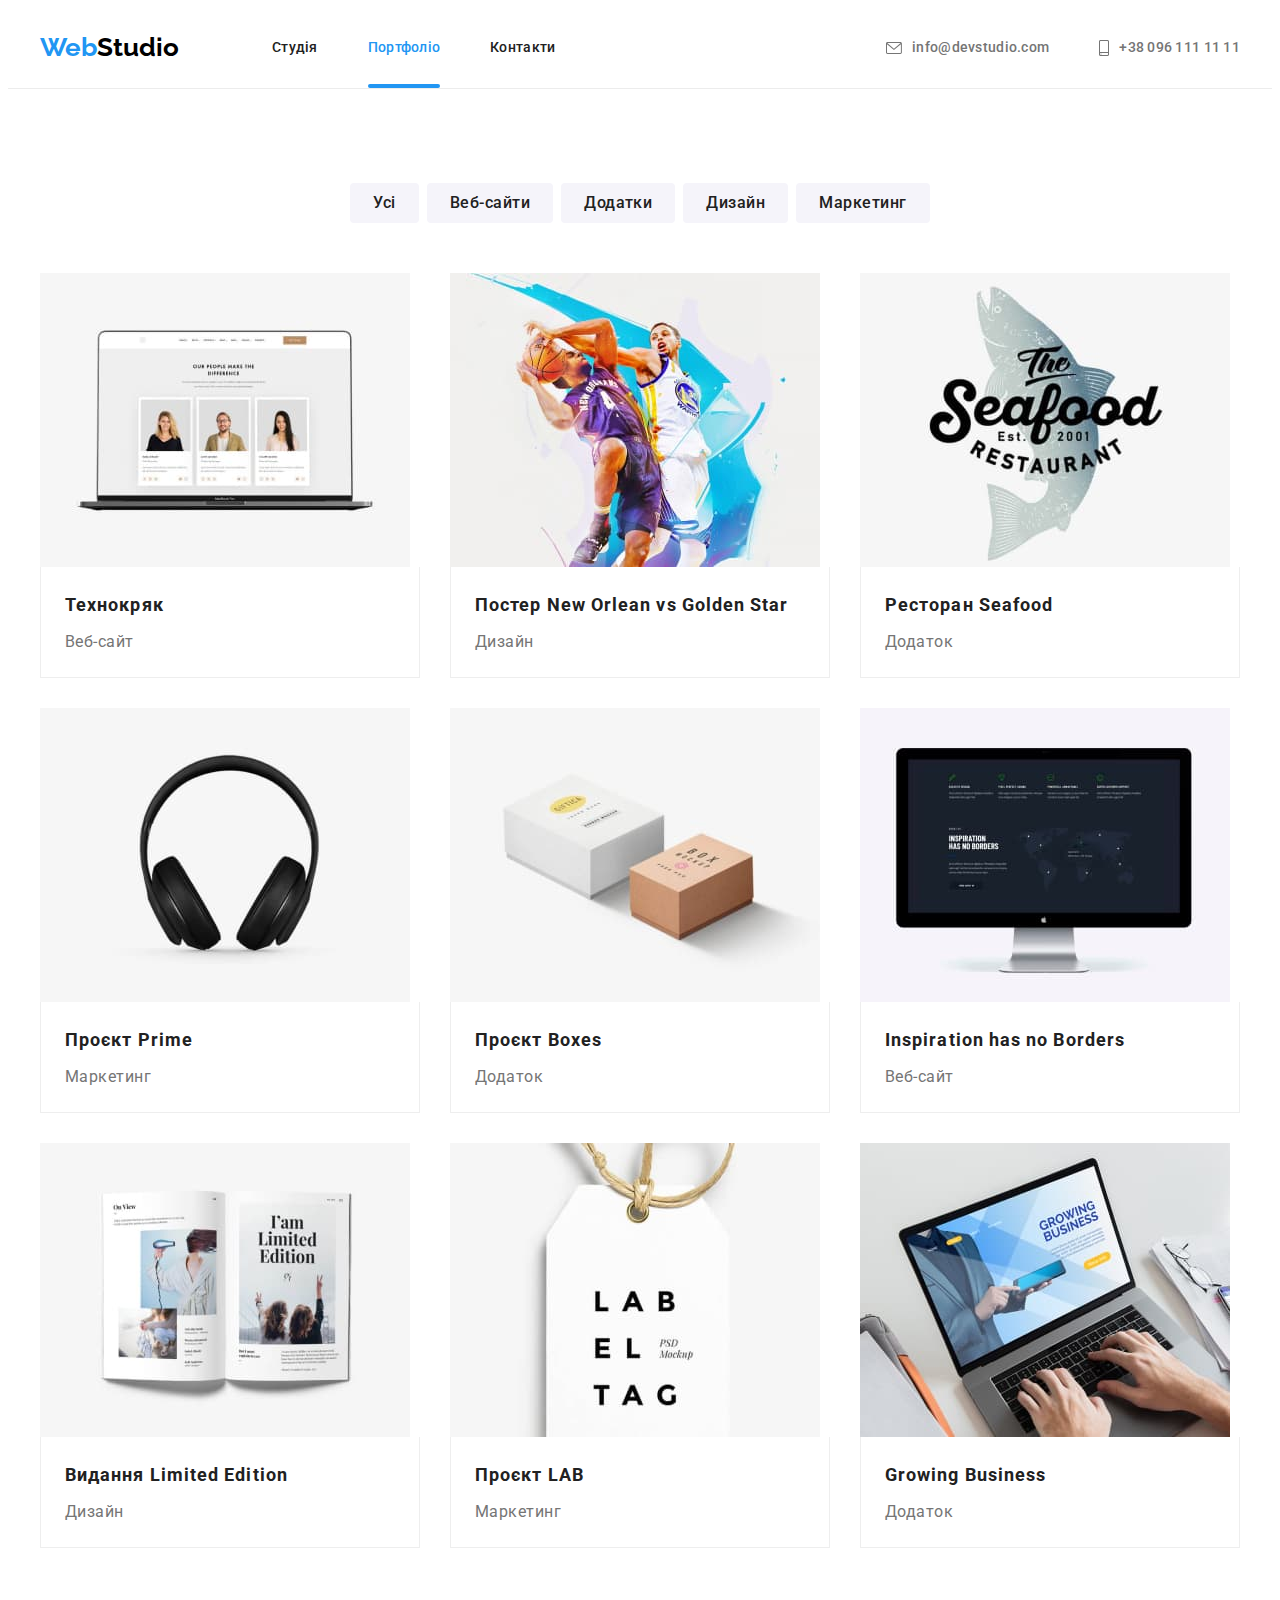
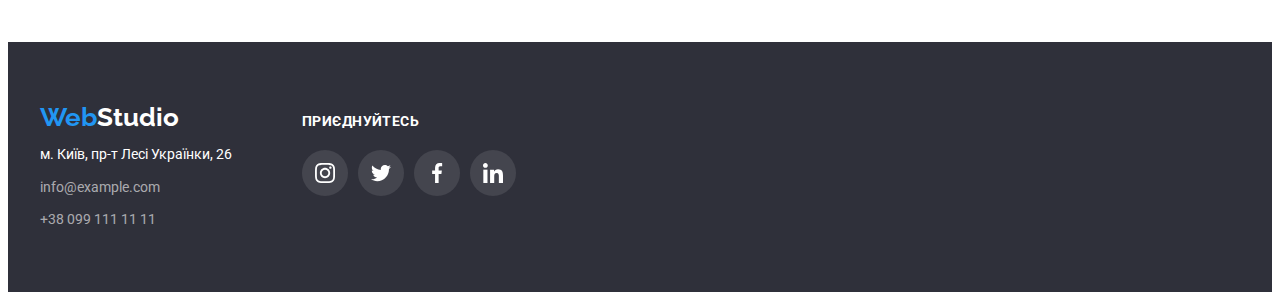
==== commit 405f6a62: "hw 5 upd" ====
--- a/portfolio.html
+++ b/portfolio.html
@@ -327,7 +327,7 @@
           <a href="./index.html" class="logo"
             ><span class="logo-forepart">Web</span>Studio</a
           >
-          <address class="studio-address">
+          <address id="footerContacts" class="studio-address">
             <ul class="footer-contacts-list list">
               <li class="footer-contacts-item">
                 <a
@@ -335,7 +335,7 @@
                   target="_blank"
                   rel="noreferrer noopener"
                   class="footer-contact-address"
-                  >г. Киев, пр-т Леси Украинки, 26</a
+                  >м. Київ, пр-т Лесі Українки, 26</a
                 >
               </li>
               <li class="footer-contacts-item">
--- a/css/styles.css
+++ b/css/styles.css
@@ -59,8 +59,8 @@
 /* Header */
 
 .top-header {
-  padding-top: 24px;
-  padding-bottom: 25px;
+  /* padding-top: 24px;
+  padding-bottom: 25px; */
   background-color: var(--accent-color3);
   border-bottom: 1px solid #ececec;
 }
@@ -106,7 +106,7 @@
   color: var(--accent-color);
 }
 
-site-nav-link.current::after {
+.site-nav-link.current::after {
   content: "";
   position: absolute;
   display: block;
@@ -447,7 +447,7 @@
   align-items: center;
   border: 1px solid var(--icon-fill);
   border-radius: 4px;
-  transition: 250ms border var(--transition);
+  transition: border 250ms var(--transition);
 }
 
 .clients-link:hover,
@@ -725,7 +725,7 @@
 .portfolio-project-link {
   display: block;
   text-decoration: none;
-  transition: 250ms box-shadow var(--transition);
+  transition: box-shadow 250ms var(--transition);
 }
 
 .portfolio-project-link:hover,
